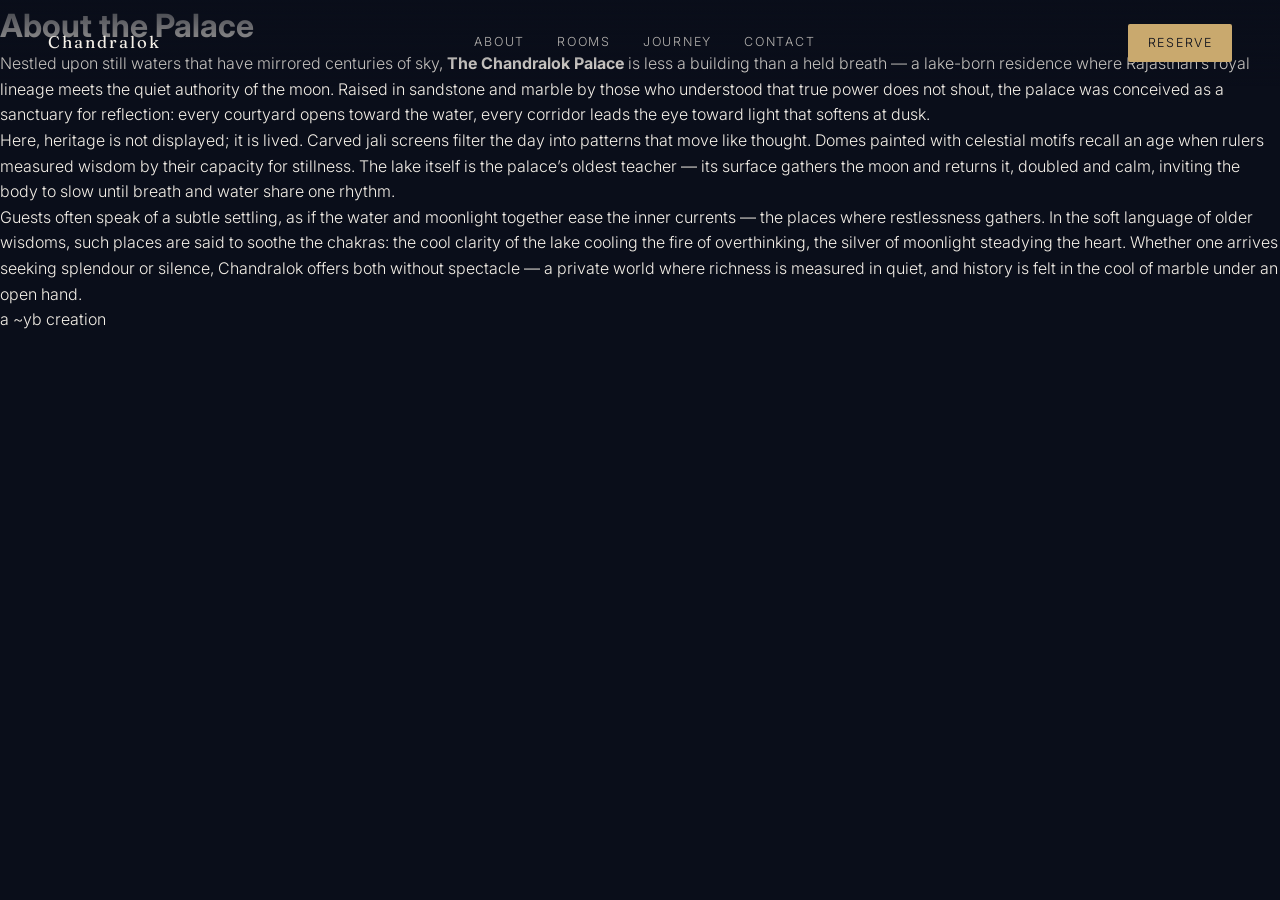
==== about.html @ ef21d34a "Butter-smooth scrub, no poster flash, blur overlays, About/Rooms/Contact pages, ~yb credit" ====
<!DOCTYPE html>
<html lang="en">
<head>
  <meta charset="UTF-8" />
  <meta name="viewport" content="width=device-width, initial-scale=1.0" />
  <title>About — The Chandralok Palace</title>
  <link rel="preconnect" href="https://fonts.googleapis.com" />
  <link rel="preconnect" href="https://fonts.gstatic.com" crossorigin />
  <link href="https://fonts.googleapis.com/css2?family=Fraunces:opsz,wght@9..144,300;9..144,400;9..144,500&family=Inter:wght@300;400;500&display=swap" rel="stylesheet" />
  <link rel="stylesheet" href="css/styles.css" />
</head>
<body class="touch-device">
  <header class="nav" id="nav">
    <a href="index.html" class="nav-logo">Chandralok</a>
    <nav class="nav-links">
      <a href="about.html" class="active">About</a>
      <a href="rooms.html">Rooms</a>
      <a href="index.html#arrival">Journey</a>
      <a href="contact.html">Contact</a>
    </nav>
    <a href="contact.html" class="nav-cta">Reserve</a>
  </header>

  <div class="page-hero">
    <h1>About the Palace</h1>
  </div>

  <div class="page-body">
    <p>
      Nestled upon still waters that have mirrored centuries of sky, <strong>The Chandralok Palace</strong> is less a building than a held breath — a lake-born residence where Rajasthan’s royal lineage meets the quiet authority of the moon. Raised in sandstone and marble by those who understood that true power does not shout, the palace was conceived as a sanctuary for reflection: every courtyard opens toward the water, every corridor leads the eye toward light that softens at dusk.
    </p>
    <p>
      Here, heritage is not displayed; it is lived. Carved jali screens filter the day into patterns that move like thought. Domes painted with celestial motifs recall an age when rulers measured wisdom by their capacity for stillness. The lake itself is the palace’s oldest teacher — its surface gathers the moon and returns it, doubled and calm, inviting the body to slow until breath and water share one rhythm.
    </p>
    <p>
      Guests often speak of a subtle settling, as if the water and moonlight together ease the inner currents — the places where restlessness gathers. In the soft language of older wisdoms, such places are said to soothe the chakras: the cool clarity of the lake cooling the fire of overthinking, the silver of moonlight steadying the heart. Whether one arrives seeking splendour or silence, Chandralok offers both without spectacle — a private world where richness is measured in quiet, and history is felt in the cool of marble under an open hand.
    </p>
  </div>

  <p class="site-credit">a ~yb creation</p>
</body>
</html>
---- css/styles.css ----
/* ============================================================
   The Chandralok Palace — Ultra-premium scroll experience
   Soft + royal · Sapphire / Ivory / Gold
   ============================================================ */

:root {
  --sapphire: #0A0E1A;
  --sapphire-soft: #12182A;
  --ivory: #F5F0E8;
  --ivory-dim: rgba(245, 240, 232, 0.72);
  --gold: #C9A96E;
  --gold-soft: rgba(201, 169, 110, 0.55);
  --gold-dim: rgba(201, 169, 110, 0.25);

  --font-display: "Fraunces", Georgia, serif;
  --font-body: "Inter", system-ui, sans-serif;

  --ease-out: cubic-bezier(0.16, 1, 0.3, 1);
  --ease-power2: cubic-bezier(0.22, 1, 0.36, 1);
}

*,
*::before,
*::after {
  box-sizing: border-box;
  margin: 0;
  padding: 0;
}

html {
  font-size: 16px;
  -webkit-font-smoothing: antialiased;
  -moz-osx-font-smoothing: grayscale;
}

html.lenis,
html.lenis body {
  height: auto;
}

.lenis.lenis-smooth {
  scroll-behavior: auto !important;
}

body {
  background: var(--sapphire);
  color: var(--ivory);
  font-family: var(--font-body);
  font-weight: 300;
  line-height: 1.6;
  overflow-x: hidden;
  cursor: none;
}

body.touch-device {
  cursor: auto;
}

/* ---------- Custom Cursor ---------- */
.cursor,
.cursor-follower {
  position: fixed;
  top: 0;
  left: 0;
  pointer-events: none;
  z-index: 9999;
  border-radius: 50%;
  transform: translate(-50%, -50%);
  mix-blend-mode: difference;
}

.cursor {
  width: 8px;
  height: 8px;
  background: var(--gold);
  transition: width 0.25s var(--ease-out), height 0.25s var(--ease-out), background 0.25s;
}

.cursor-follower {
  width: 36px;
  height: 36px;
  border: 1px solid var(--gold-soft);
  transition: width 0.35s var(--ease-out), height 0.35s var(--ease-out), border-color 0.35s;
}

.cursor.is-hover,
.cursor-follower.is-hover {
  width: 48px;
  height: 48px;
}

.cursor.is-hover {
  background: transparent;
  border: 1px solid var(--gold);
}

body.touch-device .cursor,
body.touch-device .cursor-follower {
  display: none;
}

/* ---------- Preloader ---------- */
.preloader {
  position: fixed;
  inset: 0;
  z-index: 10000;
  background: var(--sapphire);
  display: flex;
  align-items: center;
  justify-content: center;
  transition: opacity 0.8s var(--ease-out), visibility 0.8s;
}

.preloader.is-done {
  opacity: 0;
  visibility: hidden;
  pointer-events: none;
}

.preloader-inner {
  text-align: center;
}

.preloader-word {
  font-family: var(--font-display);
  font-weight: 300;
  font-size: clamp(1.4rem, 4vw, 2rem);
  letter-spacing: 0.35em;
  text-transform: uppercase;
  color: var(--gold);
  margin-bottom: 1.5rem;
  opacity: 0;
  animation: fadeIn 1s var(--ease-out) 0.2s forwards;
}

.preloader-bar {
  width: 120px;
  height: 1px;
  background: var(--gold-dim);
  margin: 0 auto;
  overflow: hidden;
}

.preloader-bar span {
  display: block;
  height: 100%;
  width: 0;
  background: var(--gold);
  animation: loadBar 1.6s var(--ease-out) 0.4s forwards;
}

@keyframes fadeIn {
  to { opacity: 1; }
}

@keyframes loadBar {
  to { width: 100%; }
}

/* ---------- Navigation ---------- */
.nav {
  position: fixed;
  top: 0;
  left: 0;
  right: 0;
  z-index: 100;
  display: flex;
  align-items: center;
  justify-content: space-between;
  padding: 1.25rem 2rem;
  background: linear-gradient(to bottom, rgba(10, 14, 26, 0.85), transparent);
  transition: transform 0.5s var(--ease-out), opacity 0.5s;
}

.nav.is-hidden {
  transform: translateY(-100%);
  opacity: 0;
}

.nav-logo {
  font-family: var(--font-display);
  font-weight: 400;
  font-size: 1.05rem;
  letter-spacing: 0.12em;
  color: var(--ivory);
  text-decoration: none;
  transition: color 0.3s;
}

.nav-logo:hover {
  color: var(--gold);
}

.nav-links {
  display: none;
  gap: 2rem;
}

.nav-links a {
  font-size: 0.78rem;
  letter-spacing: 0.14em;
  text-transform: uppercase;
  color: var(--ivory-dim);
  text-decoration: none;
  position: relative;
  padding-bottom: 2px;
}

.nav-links a::after {
  content: "";
  position: absolute;
  left: 0;
  bottom: 0;
  width: 0;
  height: 1px;
  background: var(--gold);
  transition: width 0.4s var(--ease-out);
}

.nav-links a:hover {
  color: var(--ivory);
}

.nav-links a:hover::after {
  width: 100%;
}

.nav-cta {
  font-size: 0.78rem;
  letter-spacing: 0.14em;
  text-transform: uppercase;
  color: var(--sapphire);
  background: var(--gold);
  padding: 0.55rem 1.2rem;
  text-decoration: none;
  border-radius: 2px;
  transition: background 0.3s, transform 0.3s var(--ease-out);
}

.nav-cta:hover {
  background: #d4b87a;
}

/* ---------- Section Indicator ---------- */
.section-indicator {
  position: fixed;
  right: 1.5rem;
  top: 50%;
  transform: translateY(-50%);
  z-index: 50;
  font-family: var(--font-display);
  font-size: 0.85rem;
  letter-spacing: 0.15em;
  color: var(--gold-soft);
  writing-mode: vertical-rl;
  text-orientation: mixed;
  pointer-events: none;
  opacity: 0.7;
  transition: opacity 0.4s;
}

.si-num {
  display: block;
  transition: opacity 0.5s var(--ease-out);
}

/* ---------- Chapters ---------- */
.chapter {
  position: relative;
  width: 100%;
  min-height: 100vh;
  display: flex;
  align-items: center;
  justify-content: center;
  overflow: hidden;
}

.media-wrap {
  position: absolute;
  inset: 0;
  z-index: 0;
  overflow: hidden;
  aspect-ratio: 16 / 9;
  width: 100%;
  height: 100%;
}

.media-wrap video,
.media-wrap img {
  width: 100%;
  height: 100%;
  object-fit: cover;
  display: block;
  will-change: transform;
}

.mobile-hero-img {
  display: none;
}

.chapter-content {
  position: relative;
  z-index: 2;
  max-width: 38rem;
  padding: 2rem;
  text-align: center;
  pointer-events: none;
}

.chapter-content * {
  pointer-events: auto;
}

.chapter-num {
  font-family: var(--font-display);
  font-size: 0.85rem;
  letter-spacing: 0.3em;
  color: var(--gold);
  margin-bottom: 1rem;
  opacity: 0.85;
}

.chapter-title {
  font-family: var(--font-display);
  font-weight: 300;
  font-size: clamp(2.2rem, 6vw, 3.6rem);
  line-height: 1.15;
  letter-spacing: -0.01em;
  margin-bottom: 1.25rem;
  color: var(--ivory);
}

.chapter-body {
  font-size: clamp(0.95rem, 2vw, 1.1rem);
  line-height: 1.75;
  color: var(--ivory-dim);
  max-width: 28rem;
  margin: 0 auto;
}

.hero-content {
  max-width: 48rem;
}

.eyebrow {
  font-size: 0.75rem;
  letter-spacing: 0.28em;
  text-transform: uppercase;
  color: var(--gold);
  margin-bottom: 1.5rem;
}

.hero-title {
  font-family: var(--font-display);
  font-weight: 300;
  font-size: clamp(2.8rem, 9vw, 5.5rem);
  line-height: 1.05;
  letter-spacing: -0.02em;
  margin-bottom: 1.25rem;
}

.hero-title .line {
  display: block;
}

.hero-sub {
  font-size: clamp(1rem, 2.2vw, 1.25rem);
  color: var(--ivory-dim);
  letter-spacing: 0.04em;
}

.scroll-hint {
  position: absolute;
  bottom: 2.5rem;
  left: 50%;
  transform: translateX(-50%);
  z-index: 3;
  display: flex;
  flex-direction: column;
  align-items: center;
  gap: 0.75rem;
  font-size: 0.7rem;
  letter-spacing: 0.2em;
  text-transform: uppercase;
  color: var(--ivory-dim);
}

.scroll-line {
  width: 1px;
  height: 48px;
  background: linear-gradient(to bottom, var(--gold), transparent);
  animation: scrollPulse 2s ease-in-out infinite;
}

@keyframes scrollPulse {
  0%, 100% { opacity: 0.4; transform: scaleY(0.7); }
  50% { opacity: 1; transform: scaleY(1); }
}

.chapter::after {
  content: "";
  position: absolute;
  inset: 0;
  z-index: 1;
  background: linear-gradient(
    to bottom,
    rgba(10, 14, 26, 0.35) 0%,
    rgba(10, 14, 26, 0.15) 40%,
    rgba(10, 14, 26, 0.55) 100%
  );
  pointer-events: none;
}

.suite-cards {
  display: flex;
  gap: 1.25rem;
  margin-top: 2.5rem;
  overflow-x: auto;
  padding-bottom: 0.5rem;
  scroll-snap-type: x mandatory;
  -webkit-overflow-scrolling: touch;
  pointer-events: auto;
}

.suite-card {
  flex: 0 0 240px;
  scroll-snap-align: start;
  background: rgba(18, 24, 42, 0.72);
  border: 1px solid var(--gold-dim);
  padding: 1.5rem 1.25rem;
  text-align: left;
  backdrop-filter: blur(8px);
}

.suite-card h3 {
  font-family: var(--font-display);
  font-weight: 400;
  font-size: 1.1rem;
  color: var(--gold);
  margin-bottom: 0.6rem;
}

.suite-card p {
  font-size: 0.88rem;
  line-height: 1.6;
  color: var(--ivory-dim);
}

.footer {
  position: relative;
  min-height: 80vh;
  display: flex;
  align-items: center;
  justify-content: center;
  background: var(--sapphire);
  padding: 6rem 2rem;
  text-align: center;
}

.footer-inner {
  max-width: 36rem;
}

.footer-eyebrow {
  font-size: 0.75rem;
  letter-spacing: 0.25em;
  text-transform: uppercase;
  color: var(--gold);
  margin-bottom: 1.25rem;
}

.footer-title {
  font-family: var(--font-display);
  font-weight: 300;
  font-size: clamp(2rem, 5vw, 3rem);
  margin-bottom: 1.5rem;
}

.footer-body {
  font-size: 1.05rem;
  color: var(--ivory-dim);
  margin-bottom: 2.5rem;
  line-height: 1.7;
}

.footer-cta {
  display: inline-block;
  font-size: 0.8rem;
  letter-spacing: 0.16em;
  text-transform: uppercase;
  color: var(--sapphire);
  background: var(--gold);
  padding: 0.9rem 2rem;
  text-decoration: none;
  border-radius: 2px;
  transition: background 0.3s, transform 0.3s var(--ease-out);
}

.footer-cta:hover {
  background: #d4b87a;
}

.footer-note {
  margin-top: 3rem;
  font-size: 0.75rem;
  letter-spacing: 0.18em;
  text-transform: uppercase;
  color: var(--gold-soft);
}

.reveal {
  opacity: 0;
  transform: translateY(28px);
}

/* ---------- Reduced motion ---------- */
@media (prefers-reduced-motion: reduce) {
  .cursor,
  .cursor-follower {
    display: none !important;
  }

  body {
    cursor: auto;
  }

  .scroll-line {
    animation: none;
  }

  .reveal {
    opacity: 1;
    transform: none;
  }

  .preloader-bar span {
    animation: none;
    width: 100%;
  }
}

/* ---------- Mobile first overrides ---------- */
@media (max-width: 768px) {
  body {
    cursor: auto;
  }

  .cursor,
  .cursor-follower,
  .section-indicator {
    display: none !important;
  }

  .nav {
    padding: 1rem 1.25rem;
  }

  .nav-links {
    display: none;
  }

  .chapter-content {
    padding: 1.5rem 1.25rem;
  }

  .chapter-title {
    font-size: clamp(1.9rem, 7vw, 2.6rem);
  }

  .hero-title {
    font-size: clamp(2.4rem, 9vw, 3.4rem);
  }

  .chapter-hero .scrub-video {
    display: none;
  }

  .chapter-hero .mobile-hero-img {
    display: block;
    animation: kenBurns 20s ease-in-out infinite alternate;
  }

  .chapter-arrival .scrub-video,
  .chapter-finale .scrub-video {
    animation: kenBurns 22s ease-in-out infinite alternate;
  }

  @keyframes kenBurns {
    from { transform: scale(1); }
    to { transform: scale(1.1); }
  }

  .suite-cards {
    margin-left: -1.25rem;
    margin-right: -1.25rem;
    padding-left: 1.25rem;
    padding-right: 1.25rem;
  }

  .suite-card {
    flex: 0 0 220px;
  }

  .footer {
    min-height: 70vh;
    padding: 4rem 1.25rem;
  }
}

/* Desktop enhancements */
@media (min-width: 769px) {
  .nav-links {
    display: flex;
  }

  .nav {
    padding: 1.5rem 3rem;
  }

  .section-indicator {
    right: 2.5rem;
  }
}

/* Very large screens */
@media (min-width: 1400px) {
  .chapter-content {
    max-width: 42rem;
  }
}
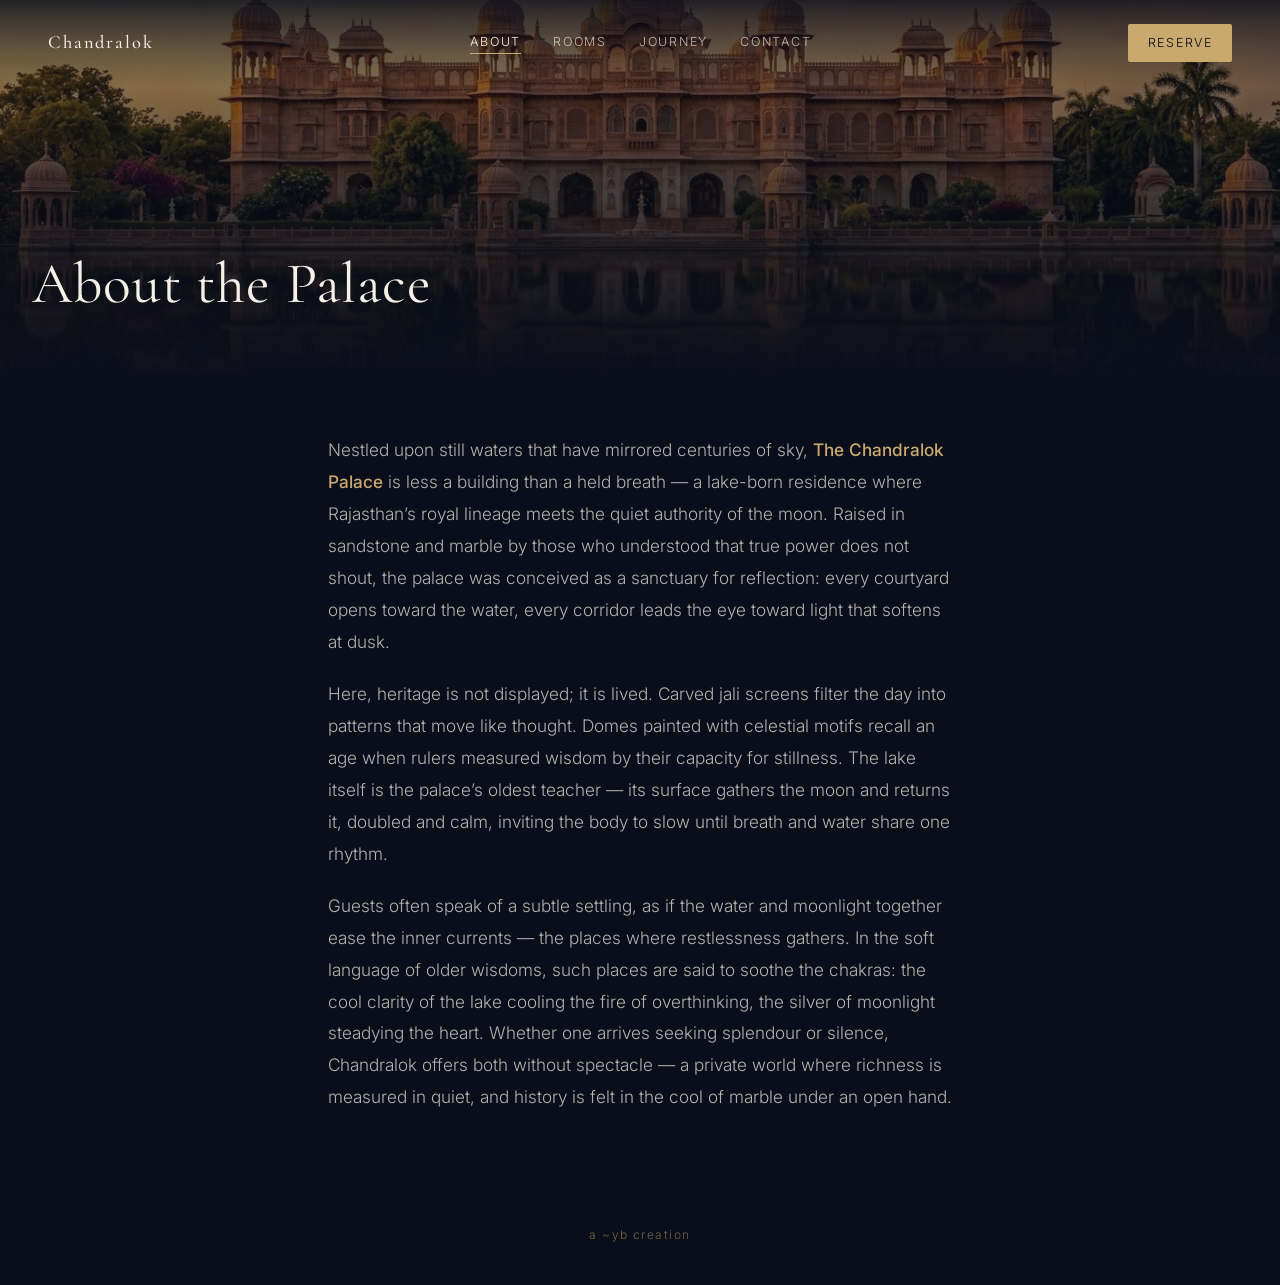
==== commit 7bbe5901: "Cormorant Garamond on About / Rooms / Contact pages" ====
--- a/about.html
+++ b/about.html
@@ -6,7 +6,7 @@
   <title>About — The Chandralok Palace</title>
   <link rel="preconnect" href="https://fonts.googleapis.com" />
   <link rel="preconnect" href="https://fonts.gstatic.com" crossorigin />
-  <link href="https://fonts.googleapis.com/css2?family=Fraunces:opsz,wght@9..144,300;9..144,400;9..144,500&family=Inter:wght@300;400;500&display=swap" rel="stylesheet" />
+  <link href="https://fonts.googleapis.com/css2?family=Cormorant+Garamond:ital,wght@0,400;0,500;0,600;1,400&family=Inter:wght@300;400;500&display=swap" rel="stylesheet" />
   <link rel="stylesheet" href="css/styles.css" />
 </head>
 <body class="touch-device">
@@ -20,23 +20,12 @@
     </nav>
     <a href="contact.html" class="nav-cta">Reserve</a>
   </header>
-
-  <div class="page-hero">
-    <h1>About the Palace</h1>
+  <div class="page-hero"><h1>About the Palace</h1></div>
+  <div class="page-body">
+    <p>Nestled upon still waters that have mirrored centuries of sky, <strong>The Chandralok Palace</strong> is less a building than a held breath — a lake-born residence where Rajasthan’s royal lineage meets the quiet authority of the moon. Raised in sandstone and marble by those who understood that true power does not shout, the palace was conceived as a sanctuary for reflection: every courtyard opens toward the water, every corridor leads the eye toward light that softens at dusk.</p>
+    <p>Here, heritage is not displayed; it is lived. Carved jali screens filter the day into patterns that move like thought. Domes painted with celestial motifs recall an age when rulers measured wisdom by their capacity for stillness. The lake itself is the palace’s oldest teacher — its surface gathers the moon and returns it, doubled and calm, inviting the body to slow until breath and water share one rhythm.</p>
+    <p>Guests often speak of a subtle settling, as if the water and moonlight together ease the inner currents — the places where restlessness gathers. In the soft language of older wisdoms, such places are said to soothe the chakras: the cool clarity of the lake cooling the fire of overthinking, the silver of moonlight steadying the heart. Whether one arrives seeking splendour or silence, Chandralok offers both without spectacle — a private world where richness is measured in quiet, and history is felt in the cool of marble under an open hand.</p>
   </div>
-
-  <div class="page-body">
-    <p>
-      Nestled upon still waters that have mirrored centuries of sky, <strong>The Chandralok Palace</strong> is less a building than a held breath — a lake-born residence where Rajasthan’s royal lineage meets the quiet authority of the moon. Raised in sandstone and marble by those who understood that true power does not shout, the palace was conceived as a sanctuary for reflection: every courtyard opens toward the water, every corridor leads the eye toward light that softens at dusk.
-    </p>
-    <p>
-      Here, heritage is not displayed; it is lived. Carved jali screens filter the day into patterns that move like thought. Domes painted with celestial motifs recall an age when rulers measured wisdom by their capacity for stillness. The lake itself is the palace’s oldest teacher — its surface gathers the moon and returns it, doubled and calm, inviting the body to slow until breath and water share one rhythm.
-    </p>
-    <p>
-      Guests often speak of a subtle settling, as if the water and moonlight together ease the inner currents — the places where restlessness gathers. In the soft language of older wisdoms, such places are said to soothe the chakras: the cool clarity of the lake cooling the fire of overthinking, the silver of moonlight steadying the heart. Whether one arrives seeking splendour or silence, Chandralok offers both without spectacle — a private world where richness is measured in quiet, and history is felt in the cool of marble under an open hand.
-    </p>
-  </div>
-
   <p class="site-credit">a ~yb creation</p>
 </body>
 </html>
--- a/css/styles.css
+++ b/css/styles.css
@@ -1,8 +1,4 @@
-/* ============================================================
-   The Chandralok Palace — Ultra-premium scroll experience
-   Soft + royal · Sapphire / Ivory / Gold
-   ============================================================ */
-
+/* Chandralok Palace — styles */
 :root {
   --sapphire: #0A0E1A;
   --sapphire-soft: #12182A;
@@ -11,620 +7,276 @@
   --gold: #C9A96E;
   --gold-soft: rgba(201, 169, 110, 0.55);
   --gold-dim: rgba(201, 169, 110, 0.25);
-
-  --font-display: "Fraunces", Georgia, serif;
+  --font-display: "Cormorant Garamond", "Times New Roman", Georgia, serif;
   --font-body: "Inter", system-ui, sans-serif;
-
   --ease-out: cubic-bezier(0.16, 1, 0.3, 1);
-  --ease-power2: cubic-bezier(0.22, 1, 0.36, 1);
-}
-
-*,
-*::before,
-*::after {
-  box-sizing: border-box;
-  margin: 0;
-  padding: 0;
-}
-
-html {
-  font-size: 16px;
-  -webkit-font-smoothing: antialiased;
-  -moz-osx-font-smoothing: grayscale;
-}
-
-html.lenis,
-html.lenis body {
-  height: auto;
-}
-
-.lenis.lenis-smooth {
-  scroll-behavior: auto !important;
-}
-
+}
+*, *::before, *::after { box-sizing: border-box; margin: 0; padding: 0; }
+html { font-size: 16px; -webkit-font-smoothing: antialiased; }
+html.lenis, html.lenis body { height: auto; }
+.lenis.lenis-smooth { scroll-behavior: auto !important; }
 body {
-  background: var(--sapphire);
-  color: var(--ivory);
-  font-family: var(--font-body);
-  font-weight: 300;
-  line-height: 1.6;
-  overflow-x: hidden;
-  cursor: none;
-}
-
-body.touch-device {
-  cursor: auto;
-}
-
-/* ---------- Custom Cursor ---------- */
-.cursor,
-.cursor-follower {
-  position: fixed;
-  top: 0;
-  left: 0;
-  pointer-events: none;
-  z-index: 9999;
-  border-radius: 50%;
-  transform: translate(-50%, -50%);
-  mix-blend-mode: difference;
-}
-
-.cursor {
-  width: 8px;
-  height: 8px;
-  background: var(--gold);
-  transition: width 0.25s var(--ease-out), height 0.25s var(--ease-out), background 0.25s;
-}
-
-.cursor-follower {
-  width: 36px;
-  height: 36px;
-  border: 1px solid var(--gold-soft);
-  transition: width 0.35s var(--ease-out), height 0.35s var(--ease-out), border-color 0.35s;
-}
-
-.cursor.is-hover,
-.cursor-follower.is-hover {
-  width: 48px;
-  height: 48px;
-}
-
-.cursor.is-hover {
-  background: transparent;
-  border: 1px solid var(--gold);
-}
-
-body.touch-device .cursor,
-body.touch-device .cursor-follower {
-  display: none;
-}
-
-/* ---------- Preloader ---------- */
+  background: var(--sapphire); color: var(--ivory);
+  font-family: var(--font-body); font-weight: 300; line-height: 1.6;
+  overflow-x: hidden; cursor: none;
+}
+body.touch-device, body.is-iframe { cursor: auto; }
+body.is-iframe .cursor, body.is-iframe .cursor-follower { display: none !important; }
+html.is-iframe, body.is-iframe { height: auto; min-height: 100%; overflow-x: hidden; }
+
+.cursor, .cursor-follower {
+  position: fixed; top: 0; left: 0; pointer-events: none; z-index: 9999;
+  border-radius: 50%; transform: translate(-50%, -50%); mix-blend-mode: difference;
+}
+.cursor { width: 8px; height: 8px; background: var(--gold);
+  transition: width 0.25s var(--ease-out), height 0.25s var(--ease-out); }
+.cursor-follower { width: 36px; height: 36px; border: 1px solid var(--gold-soft);
+  transition: width 0.35s var(--ease-out), height 0.35s var(--ease-out); }
+.cursor.is-hover, .cursor-follower.is-hover { width: 48px; height: 48px; }
+.cursor.is-hover { background: transparent; border: 1px solid var(--gold); }
+body.touch-device .cursor, body.touch-device .cursor-follower { display: none; }
+
 .preloader {
-  position: fixed;
-  inset: 0;
-  z-index: 10000;
-  background: var(--sapphire);
-  display: flex;
-  align-items: center;
-  justify-content: center;
+  position: fixed; inset: 0; z-index: 10000; background: var(--sapphire);
+  display: flex; align-items: center; justify-content: center;
   transition: opacity 0.8s var(--ease-out), visibility 0.8s;
 }
-
-.preloader.is-done {
-  opacity: 0;
-  visibility: hidden;
-  pointer-events: none;
-}
-
-.preloader-inner {
-  text-align: center;
-}
-
+.preloader.is-done { opacity: 0; visibility: hidden; pointer-events: none; }
 .preloader-word {
-  font-family: var(--font-display);
-  font-weight: 300;
-  font-size: clamp(1.4rem, 4vw, 2rem);
-  letter-spacing: 0.35em;
-  text-transform: uppercase;
-  color: var(--gold);
-  margin-bottom: 1.5rem;
-  opacity: 0;
-  animation: fadeIn 1s var(--ease-out) 0.2s forwards;
-}
-
-.preloader-bar {
-  width: 120px;
-  height: 1px;
-  background: var(--gold-dim);
-  margin: 0 auto;
-  overflow: hidden;
-}
-
-.preloader-bar span {
-  display: block;
-  height: 100%;
-  width: 0;
-  background: var(--gold);
-  animation: loadBar 1.6s var(--ease-out) 0.4s forwards;
-}
-
-@keyframes fadeIn {
-  to { opacity: 1; }
-}
-
-@keyframes loadBar {
-  to { width: 100%; }
-}
-
-/* ---------- Navigation ---------- */
+  font-family: var(--font-display); font-weight: 400;
+  font-size: clamp(1.5rem, 4vw, 2.1rem); letter-spacing: 0.28em;
+  text-transform: uppercase; color: var(--gold); margin-bottom: 1.5rem;
+  opacity: 0; animation: fadeIn 1s var(--ease-out) 0.2s forwards;
+}
+.preloader-bar { width: 120px; height: 1px; background: var(--gold-dim); margin: 0 auto; overflow: hidden; }
+.preloader-bar span { display: block; height: 100%; width: 0; background: var(--gold);
+  animation: loadBar 1.6s var(--ease-out) 0.4s forwards; }
+@keyframes fadeIn { to { opacity: 1; } }
+@keyframes loadBar { to { width: 100%; } }
+
 .nav {
-  position: fixed;
-  top: 0;
-  left: 0;
-  right: 0;
-  z-index: 100;
-  display: flex;
-  align-items: center;
-  justify-content: space-between;
+  position: fixed; top: 0; left: 0; right: 0; z-index: 100;
+  display: flex; align-items: center; justify-content: space-between;
   padding: 1.25rem 2rem;
   background: linear-gradient(to bottom, rgba(10, 14, 26, 0.85), transparent);
   transition: transform 0.5s var(--ease-out), opacity 0.5s;
 }
-
-.nav.is-hidden {
-  transform: translateY(-100%);
-  opacity: 0;
-}
-
+.nav.is-hidden { transform: translateY(-100%); opacity: 0; }
 .nav-logo {
-  font-family: var(--font-display);
-  font-weight: 400;
-  font-size: 1.05rem;
-  letter-spacing: 0.12em;
-  color: var(--ivory);
-  text-decoration: none;
-  transition: color 0.3s;
-}
-
-.nav-logo:hover {
-  color: var(--gold);
-}
-
-.nav-links {
-  display: none;
-  gap: 2rem;
-}
-
+  font-family: var(--font-display); font-weight: 500; font-size: 1.15rem;
+  letter-spacing: 0.1em; color: var(--ivory); text-decoration: none;
+}
+.nav-logo:hover { color: var(--gold); }
+.nav-links { display: none; gap: 2rem; }
 .nav-links a {
-  font-size: 0.78rem;
-  letter-spacing: 0.14em;
-  text-transform: uppercase;
-  color: var(--ivory-dim);
-  text-decoration: none;
-  position: relative;
-  padding-bottom: 2px;
-}
-
+  font-size: 0.78rem; letter-spacing: 0.14em; text-transform: uppercase;
+  color: var(--ivory-dim); text-decoration: none; position: relative; padding-bottom: 2px;
+}
 .nav-links a::after {
-  content: "";
-  position: absolute;
-  left: 0;
-  bottom: 0;
-  width: 0;
-  height: 1px;
-  background: var(--gold);
-  transition: width 0.4s var(--ease-out);
-}
-
-.nav-links a:hover {
-  color: var(--ivory);
-}
-
-.nav-links a:hover::after {
-  width: 100%;
-}
-
+  content: ""; position: absolute; left: 0; bottom: 0; width: 0; height: 1px;
+  background: var(--gold); transition: width 0.4s var(--ease-out);
+}
+.nav-links a:hover, .nav-links a.active { color: var(--ivory); }
+.nav-links a:hover::after, .nav-links a.active::after { width: 100%; }
 .nav-cta {
-  font-size: 0.78rem;
-  letter-spacing: 0.14em;
-  text-transform: uppercase;
-  color: var(--sapphire);
-  background: var(--gold);
-  padding: 0.55rem 1.2rem;
-  text-decoration: none;
-  border-radius: 2px;
-  transition: background 0.3s, transform 0.3s var(--ease-out);
-}
-
-.nav-cta:hover {
-  background: #d4b87a;
-}
-
-/* ---------- Section Indicator ---------- */
+  font-size: 0.78rem; letter-spacing: 0.14em; text-transform: uppercase;
+  color: var(--sapphire); background: var(--gold); padding: 0.55rem 1.2rem;
+  text-decoration: none; border-radius: 2px;
+}
+.nav-cta:hover { background: #d4b87a; }
+
 .section-indicator {
-  position: fixed;
-  right: 1.5rem;
-  top: 50%;
-  transform: translateY(-50%);
-  z-index: 50;
-  font-family: var(--font-display);
-  font-size: 0.85rem;
-  letter-spacing: 0.15em;
-  color: var(--gold-soft);
-  writing-mode: vertical-rl;
-  text-orientation: mixed;
+  position: fixed; right: 1.5rem; top: 50%; transform: translateY(-50%);
+  z-index: 50; font-family: var(--font-display); font-size: 0.9rem;
+  letter-spacing: 0.15em; color: var(--gold-soft); writing-mode: vertical-rl;
+  pointer-events: none; opacity: 0.7;
+}
+
+.chapter {
+  position: relative; width: 100%; min-height: 100vh;
+  display: flex; align-items: center; justify-content: center; overflow: hidden;
+}
+.media-wrap {
+  position: absolute; inset: 0; z-index: 0; overflow: hidden;
+  width: 100%; height: 100%; background: #0A0E1A;
+}
+.media-wrap video, .media-wrap img {
+  width: 100%; height: 100%; object-fit: cover; display: block;
+}
+.scrub-video { opacity: 0; transition: opacity 0.45s ease; background: #0A0E1A; }
+.scrub-video.is-ready { opacity: 1; }
+.mobile-hero-img { display: none; }
+
+/* VERY MINIMAL golden glass — barely there */
+.chapter-content {
+  position: relative; z-index: 2; max-width: 38rem; text-align: center;
   pointer-events: none;
-  opacity: 0.7;
-  transition: opacity 0.4s;
-}
-
-.si-num {
-  display: block;
-  transition: opacity 0.5s var(--ease-out);
-}
-
-/* ---------- Chapters ---------- */
-.chapter {
-  position: relative;
-  width: 100%;
-  min-height: 100vh;
-  display: flex;
-  align-items: center;
-  justify-content: center;
-  overflow: hidden;
-}
-
-.media-wrap {
-  position: absolute;
-  inset: 0;
-  z-index: 0;
-  overflow: hidden;
-  aspect-ratio: 16 / 9;
-  width: 100%;
-  height: 100%;
-}
-
-.media-wrap video,
-.media-wrap img {
-  width: 100%;
-  height: 100%;
-  object-fit: cover;
-  display: block;
-  will-change: transform;
-}
-
-.mobile-hero-img {
-  display: none;
-}
-
-.chapter-content {
-  position: relative;
-  z-index: 2;
-  max-width: 38rem;
-  padding: 2rem;
-  text-align: center;
-  pointer-events: none;
-}
-
-.chapter-content * {
-  pointer-events: auto;
-}
-
+  backdrop-filter: blur(2px); -webkit-backdrop-filter: blur(2px);
+  background: rgba(201, 169, 110, 0.06);
+  border: 1px solid rgba(201, 169, 110, 0.12);
+  border-radius: 2px; padding: 2.25rem 2rem;
+}
+.chapter-content * { pointer-events: auto; }
 .chapter-num {
-  font-family: var(--font-display);
-  font-size: 0.85rem;
-  letter-spacing: 0.3em;
-  color: var(--gold);
-  margin-bottom: 1rem;
-  opacity: 0.85;
-}
-
+  font-family: var(--font-display); font-size: 0.95rem; letter-spacing: 0.3em;
+  color: var(--gold); margin-bottom: 1rem; opacity: 0.9;
+}
 .chapter-title {
-  font-family: var(--font-display);
-  font-weight: 300;
-  font-size: clamp(2.2rem, 6vw, 3.6rem);
-  line-height: 1.15;
-  letter-spacing: -0.01em;
-  margin-bottom: 1.25rem;
-  color: var(--ivory);
-}
-
+  font-family: var(--font-display); font-weight: 400;
+  font-size: clamp(2.4rem, 6.5vw, 3.8rem); line-height: 1.12; margin-bottom: 1.25rem;
+  color: var(--ivory); letter-spacing: 0.02em;
+}
 .chapter-body {
-  font-size: clamp(0.95rem, 2vw, 1.1rem);
-  line-height: 1.75;
-  color: var(--ivory-dim);
-  max-width: 28rem;
-  margin: 0 auto;
-}
-
+  font-size: clamp(0.95rem, 2vw, 1.1rem); line-height: 1.75;
+  color: var(--ivory-dim); max-width: 28rem; margin: 0 auto;
+}
 .hero-content {
   max-width: 48rem;
-}
-
+  background: rgba(201, 169, 110, 0.05);
+  border: 1px solid rgba(201, 169, 110, 0.1);
+  backdrop-filter: blur(2px); -webkit-backdrop-filter: blur(2px);
+}
 .eyebrow {
-  font-size: 0.75rem;
-  letter-spacing: 0.28em;
-  text-transform: uppercase;
-  color: var(--gold);
-  margin-bottom: 1.5rem;
-}
-
+  font-size: 0.75rem; letter-spacing: 0.28em; text-transform: uppercase;
+  color: var(--gold); margin-bottom: 1.5rem;
+}
 .hero-title {
-  font-family: var(--font-display);
-  font-weight: 300;
-  font-size: clamp(2.8rem, 9vw, 5.5rem);
-  line-height: 1.05;
-  letter-spacing: -0.02em;
-  margin-bottom: 1.25rem;
-}
-
-.hero-title .line {
-  display: block;
-}
-
-.hero-sub {
-  font-size: clamp(1rem, 2.2vw, 1.25rem);
-  color: var(--ivory-dim);
-  letter-spacing: 0.04em;
-}
-
+  font-family: var(--font-display); font-weight: 400;
+  font-size: clamp(3rem, 10vw, 5.8rem); line-height: 1.02; margin-bottom: 1.25rem;
+  letter-spacing: 0.03em;
+}
+.hero-title .line { display: block; }
+.hero-sub { font-size: clamp(1rem, 2.2vw, 1.25rem); color: var(--ivory-dim); font-family: var(--font-display); font-style: italic; }
 .scroll-hint {
-  position: absolute;
-  bottom: 2.5rem;
-  left: 50%;
-  transform: translateX(-50%);
-  z-index: 3;
-  display: flex;
-  flex-direction: column;
-  align-items: center;
-  gap: 0.75rem;
-  font-size: 0.7rem;
-  letter-spacing: 0.2em;
-  text-transform: uppercase;
-  color: var(--ivory-dim);
-}
-
+  position: absolute; bottom: 2.5rem; left: 50%; transform: translateX(-50%);
+  z-index: 3; display: flex; flex-direction: column; align-items: center; gap: 0.75rem;
+  font-size: 0.7rem; letter-spacing: 0.2em; text-transform: uppercase; color: var(--ivory-dim);
+}
 .scroll-line {
-  width: 1px;
-  height: 48px;
-  background: linear-gradient(to bottom, var(--gold), transparent);
+  width: 1px; height: 48px; background: linear-gradient(to bottom, var(--gold), transparent);
   animation: scrollPulse 2s ease-in-out infinite;
 }
-
 @keyframes scrollPulse {
   0%, 100% { opacity: 0.4; transform: scaleY(0.7); }
   50% { opacity: 1; transform: scaleY(1); }
 }
-
 .chapter::after {
-  content: "";
-  position: absolute;
-  inset: 0;
-  z-index: 1;
-  background: linear-gradient(
-    to bottom,
-    rgba(10, 14, 26, 0.35) 0%,
-    rgba(10, 14, 26, 0.15) 40%,
-    rgba(10, 14, 26, 0.55) 100%
-  );
-  pointer-events: none;
-}
-
+  content: ""; position: absolute; inset: 0; z-index: 1; pointer-events: none;
+  background: linear-gradient(to bottom, rgba(10,14,26,0.3) 0%, rgba(10,14,26,0.08) 40%, rgba(10,14,26,0.5) 100%);
+}
 .suite-cards {
-  display: flex;
-  gap: 1.25rem;
-  margin-top: 2.5rem;
-  overflow-x: auto;
-  padding-bottom: 0.5rem;
-  scroll-snap-type: x mandatory;
-  -webkit-overflow-scrolling: touch;
-  pointer-events: auto;
-}
-
+  display: flex; gap: 1.25rem; margin-top: 2.5rem; overflow-x: auto;
+  padding-bottom: 0.5rem; scroll-snap-type: x mandatory; pointer-events: auto;
+}
 .suite-card {
-  flex: 0 0 240px;
-  scroll-snap-align: start;
-  background: rgba(18, 24, 42, 0.72);
-  border: 1px solid var(--gold-dim);
-  padding: 1.5rem 1.25rem;
-  text-align: left;
-  backdrop-filter: blur(8px);
-}
-
-.suite-card h3 {
-  font-family: var(--font-display);
-  font-weight: 400;
-  font-size: 1.1rem;
-  color: var(--gold);
-  margin-bottom: 0.6rem;
-}
-
-.suite-card p {
-  font-size: 0.88rem;
-  line-height: 1.6;
-  color: var(--ivory-dim);
-}
+  flex: 0 0 240px; scroll-snap-align: start;
+  background: rgba(18, 24, 42, 0.65); border: 1px solid var(--gold-dim);
+  padding: 1.5rem 1.25rem; text-align: left;
+  backdrop-filter: blur(2px); -webkit-backdrop-filter: blur(2px);
+}
+.suite-card h3 { font-family: var(--font-display); color: var(--gold); margin-bottom: 0.6rem; font-size: 1.2rem; }
+.suite-card p { font-size: 0.88rem; line-height: 1.6; color: var(--ivory-dim); }
 
 .footer {
-  position: relative;
-  min-height: 80vh;
-  display: flex;
-  align-items: center;
-  justify-content: center;
-  background: var(--sapphire);
-  padding: 6rem 2rem;
-  text-align: center;
-}
-
-.footer-inner {
-  max-width: 36rem;
-}
-
-.footer-eyebrow {
-  font-size: 0.75rem;
-  letter-spacing: 0.25em;
-  text-transform: uppercase;
-  color: var(--gold);
-  margin-bottom: 1.25rem;
-}
-
-.footer-title {
-  font-family: var(--font-display);
-  font-weight: 300;
-  font-size: clamp(2rem, 5vw, 3rem);
-  margin-bottom: 1.5rem;
-}
-
-.footer-body {
-  font-size: 1.05rem;
-  color: var(--ivory-dim);
-  margin-bottom: 2.5rem;
-  line-height: 1.7;
-}
-
+  min-height: 70vh; display: flex; align-items: center; justify-content: center;
+  background: var(--sapphire); padding: 6rem 2rem; text-align: center;
+}
+.footer-eyebrow { font-size: 0.75rem; letter-spacing: 0.25em; text-transform: uppercase; color: var(--gold); margin-bottom: 1.25rem; }
+.footer-title { font-family: var(--font-display); font-weight: 400; font-size: clamp(2.2rem, 5vw, 3.2rem); margin-bottom: 1.5rem; letter-spacing: 0.02em; }
+.footer-body { font-size: 1.05rem; color: var(--ivory-dim); margin-bottom: 2.5rem; line-height: 1.7; }
 .footer-cta {
-  display: inline-block;
-  font-size: 0.8rem;
-  letter-spacing: 0.16em;
-  text-transform: uppercase;
-  color: var(--sapphire);
-  background: var(--gold);
-  padding: 0.9rem 2rem;
-  text-decoration: none;
-  border-radius: 2px;
-  transition: background 0.3s, transform 0.3s var(--ease-out);
-}
-
-.footer-cta:hover {
-  background: #d4b87a;
-}
-
-.footer-note {
-  margin-top: 3rem;
-  font-size: 0.75rem;
-  letter-spacing: 0.18em;
-  text-transform: uppercase;
-  color: var(--gold-soft);
-}
-
-.reveal {
-  opacity: 0;
-  transform: translateY(28px);
-}
-
-/* ---------- Reduced motion ---------- */
+  display: inline-block; font-size: 0.8rem; letter-spacing: 0.16em; text-transform: uppercase;
+  color: var(--sapphire); background: var(--gold); padding: 0.9rem 2rem; text-decoration: none; border-radius: 2px;
+}
+.footer-cta:hover { background: #d4b87a; }
+.footer-note { margin-top: 3rem; font-size: 0.75rem; letter-spacing: 0.18em; text-transform: uppercase; color: var(--gold-soft); }
+.reveal { opacity: 0; transform: translateY(28px); }
+.site-credit {
+  text-align: center; padding: 2rem 1rem 2.5rem; font-size: 0.75rem;
+  letter-spacing: 0.12em; color: var(--gold-soft);
+}
+
+.page-hero {
+  min-height: 42vh; display: flex; align-items: flex-end; padding: 6rem 2rem 3rem;
+  background: linear-gradient(to bottom, rgba(10,14,26,0.35), var(--sapphire)),
+              url("../Poster%3AOG.jpg") center/cover no-repeat;
+}
+.page-hero h1 {
+  font-family: var(--font-display); font-weight: 400;
+  font-size: clamp(2.4rem, 6vw, 3.6rem); color: var(--ivory); letter-spacing: 0.02em;
+}
+.page-body {
+  max-width: 42rem; margin: 0 auto; padding: 3.5rem 1.5rem 5rem;
+  color: var(--ivory-dim); font-size: 1.08rem; line-height: 1.85;
+}
+.page-body p + p { margin-top: 1.25rem; }
+.page-body strong { color: var(--gold); font-weight: 500; }
+.rooms-grid {
+  display: grid; grid-template-columns: repeat(auto-fit, minmax(260px, 1fr));
+  gap: 1.5rem; max-width: 56rem; margin: 0 auto; padding: 2rem 1.5rem 5rem;
+}
+.room-card {
+  background: rgba(18, 24, 42, 0.7); border: 1px solid var(--gold-dim);
+  padding: 1.75rem 1.5rem; backdrop-filter: blur(2px);
+}
+.room-card h3 { font-family: var(--font-display); color: var(--gold); margin-bottom: 0.6rem; font-size: 1.3rem; }
+.room-card p { color: var(--ivory-dim); font-size: 0.95rem; line-height: 1.65; }
+.contact-wrap {
+  min-height: 100vh; display: flex; align-items: center; justify-content: center;
+  padding: 6rem 1.5rem;
+  background: linear-gradient(rgba(10,14,26,0.72), rgba(10,14,26,0.85)),
+              url("../Poster%3AOG.jpg") center/cover no-repeat fixed;
+}
+.contact-card {
+  width: 100%; max-width: 28rem;
+  background: rgba(10, 14, 26, 0.7); border: 1px solid var(--gold-dim);
+  padding: 2.5rem 2rem; backdrop-filter: blur(4px); -webkit-backdrop-filter: blur(4px);
+}
+.contact-card h1 { font-family: var(--font-display); font-weight: 400; font-size: 2rem; margin-bottom: 0.5rem; color: var(--ivory); }
+.contact-card .sub { color: var(--ivory-dim); font-size: 0.9rem; margin-bottom: 1.75rem; }
+.contact-card label {
+  display: block; font-size: 0.72rem; letter-spacing: 0.14em; text-transform: uppercase;
+  color: var(--gold-soft); margin-bottom: 0.4rem;
+}
+.contact-card input, .contact-card textarea {
+  width: 100%; background: rgba(255,255,255,0.05); border: 1px solid var(--gold-dim);
+  color: var(--ivory); padding: 0.75rem 0.9rem; margin-bottom: 1.1rem;
+  font-family: var(--font-body); font-size: 0.95rem; border-radius: 2px;
+}
+.contact-card input:focus, .contact-card textarea:focus { outline: none; border-color: var(--gold); }
+.contact-card button {
+  width: 100%; background: var(--gold); color: var(--sapphire); border: none;
+  padding: 0.9rem; font-size: 0.8rem; letter-spacing: 0.14em; text-transform: uppercase;
+  cursor: pointer; border-radius: 2px;
+}
+.contact-card button:hover { background: #d4b87a; }
+
 @media (prefers-reduced-motion: reduce) {
-  .cursor,
-  .cursor-follower {
-    display: none !important;
+  .cursor, .cursor-follower { display: none !important; }
+  body { cursor: auto; }
+  .scroll-line { animation: none; }
+  .reveal { opacity: 1; transform: none; }
+  .preloader-bar span { animation: none; width: 100%; }
+}
+@media (max-width: 768px) {
+  body { cursor: auto; }
+  .cursor, .cursor-follower, .section-indicator { display: none !important; }
+  .nav { padding: 1rem 1.25rem; }
+  .nav-links { display: none; }
+  .chapter-content { padding: 1.5rem 1.25rem; }
+  .chapter-hero .scrub-video { display: none; }
+  .chapter-hero .mobile-hero-img {
+    display: block; animation: kenBurns 20s ease-in-out infinite alternate;
   }
-
-  body {
-    cursor: auto;
+  .chapter-arrival .scrub-video, .chapter-finale .scrub-video {
+    animation: kenBurns 22s ease-in-out infinite alternate; opacity: 1;
   }
-
-  .scroll-line {
-    animation: none;
-  }
-
-  .reveal {
-    opacity: 1;
-    transform: none;
-  }
-
-  .preloader-bar span {
-    animation: none;
-    width: 100%;
-  }
-}
-
-/* ---------- Mobile first overrides ---------- */
-@media (max-width: 768px) {
-  body {
-    cursor: auto;
-  }
-
-  .cursor,
-  .cursor-follower,
-  .section-indicator {
-    display: none !important;
-  }
-
-  .nav {
-    padding: 1rem 1.25rem;
-  }
-
-  .nav-links {
-    display: none;
-  }
-
-  .chapter-content {
-    padding: 1.5rem 1.25rem;
-  }
-
-  .chapter-title {
-    font-size: clamp(1.9rem, 7vw, 2.6rem);
-  }
-
-  .hero-title {
-    font-size: clamp(2.4rem, 9vw, 3.4rem);
-  }
-
-  .chapter-hero .scrub-video {
-    display: none;
-  }
-
-  .chapter-hero .mobile-hero-img {
-    display: block;
-    animation: kenBurns 20s ease-in-out infinite alternate;
-  }
-
-  .chapter-arrival .scrub-video,
-  .chapter-finale .scrub-video {
-    animation: kenBurns 22s ease-in-out infinite alternate;
-  }
-
-  @keyframes kenBurns {
-    from { transform: scale(1); }
-    to { transform: scale(1.1); }
-  }
-
-  .suite-cards {
-    margin-left: -1.25rem;
-    margin-right: -1.25rem;
-    padding-left: 1.25rem;
-    padding-right: 1.25rem;
-  }
-
-  .suite-card {
-    flex: 0 0 220px;
-  }
-
-  .footer {
-    min-height: 70vh;
-    padding: 4rem 1.25rem;
-  }
-}
-
-/* Desktop enhancements */
+  @keyframes kenBurns { from { transform: scale(1); } to { transform: scale(1.1); } }
+  .suite-cards { margin-left: -1.25rem; margin-right: -1.25rem; padding-left: 1.25rem; padding-right: 1.25rem; }
+  .footer { min-height: 60vh; padding: 4rem 1.25rem; }
+}
 @media (min-width: 769px) {
-  .nav-links {
-    display: flex;
-  }
-
-  .nav {
-    padding: 1.5rem 3rem;
-  }
-
-  .section-indicator {
-    right: 2.5rem;
-  }
-}
-
-/* Very large screens */
-@media (min-width: 1400px) {
-  .chapter-content {
-    max-width: 42rem;
-  }
-}
+  .nav-links { display: flex; }
+  .nav { padding: 1.5rem 3rem; }
+  .section-indicator { right: 2.5rem; }
+}
